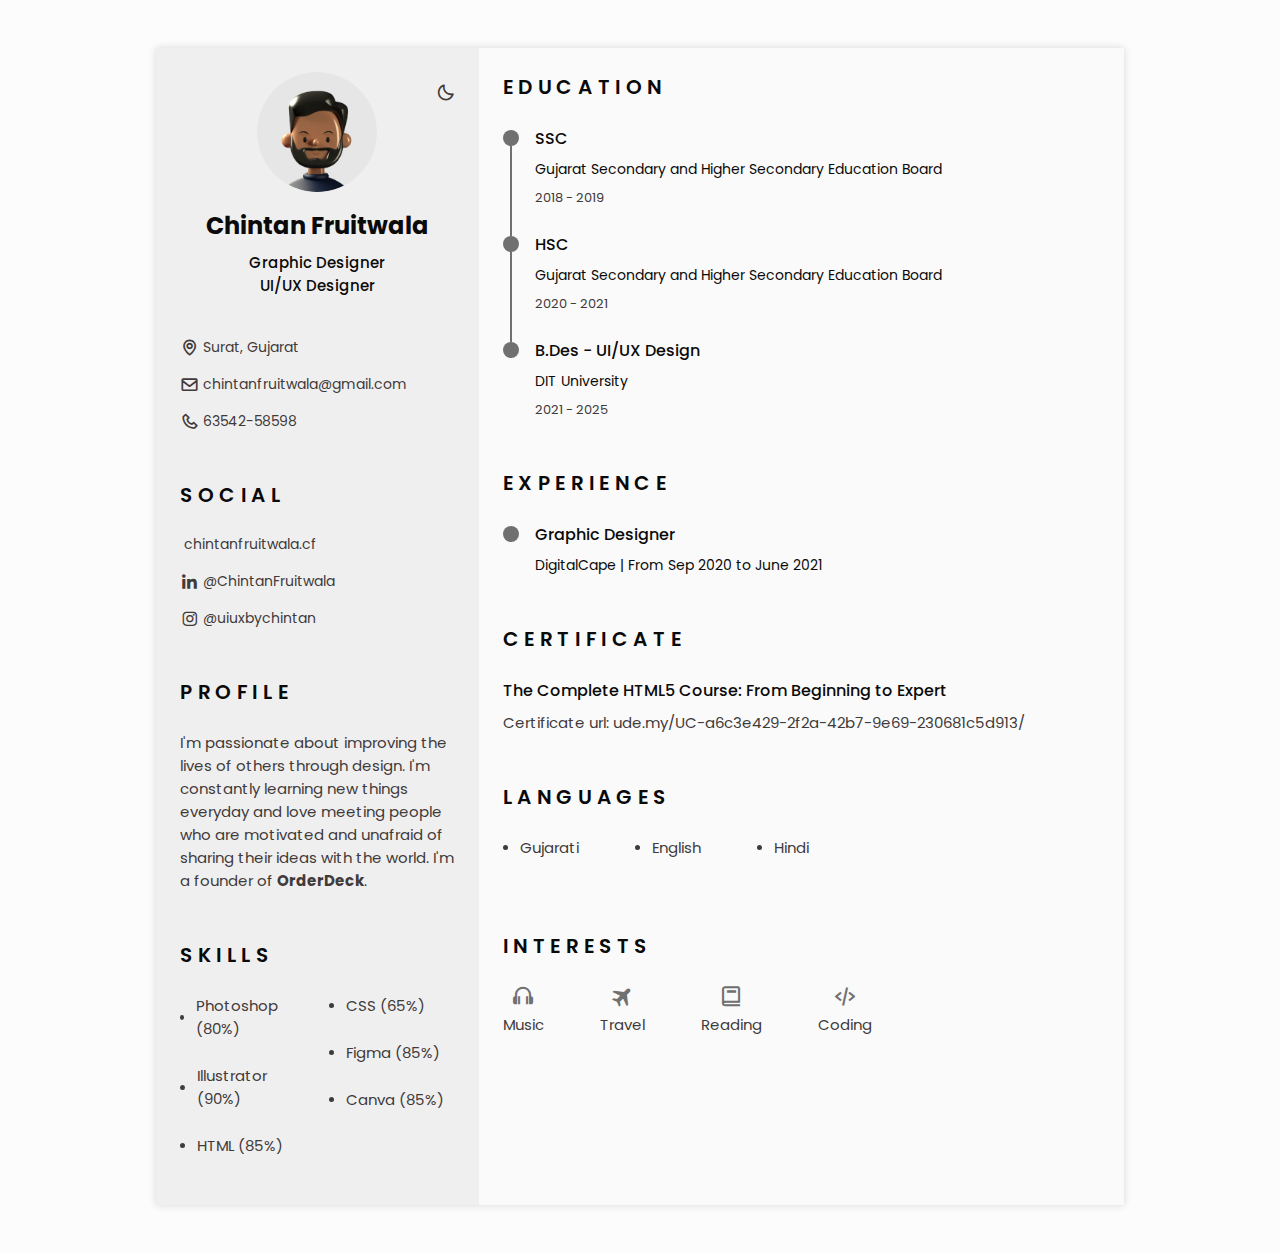
==== resume/index.html @ 641d110b "Add files via upload" ====
<!DOCTYPE html>
    <html lang="en">
    <head>
        <meta charset="UTF-8">
        <meta name="viewport" content="width=device-width, initial-scale=1.0">

        <!--========== BOX ICONS ==========-->
        <link rel="stylesheet" href="https://cdn.jsdelivr.net/npm/boxicons@latest/css/boxicons.min.css">
        <link rel="stylesheet" href="https://unicons.iconscout.com/release/v4.0.0/css/line.css">

        <!--========== CSS ==========-->
        <link rel="stylesheet" href="assets/css/styles.css">

        <title>Resume | Chintan Fruitwala</title>
    </head>
    <body>
        <!--========== HEADER ==========-->
        <header class="l-header" id="header">
            <nav class="nav bd-container">
                <a href="#" class="nav__logo">Chintan</a>

                <div class="nav__menu" id="nav-menu">
                    <ul class="nav__list">
                        <li class="nav__item">
                            <a href="#home" class="nav__link active-link">
                                <i class='bx bx-home nav__icon'></i>Home
                            </a>
                        </li>

                        <li class="nav__item">
                            <a href="#profile" class="nav__link">
                                <i class='bx bx-user nav__icon' ></i>Profile
                            </a>
                        </li>

                        <li class="nav__item">
                            <a href="#education" class="nav__link">
                                <i class='bx bx-book nav__icon' ></i>Education
                            </a>
                        </li>

                        <li class="nav__item">
                            <a href="#skills" class="nav__link">
                                <i class='bx bx-receipt nav__icon' ></i>Skills
                            </a>
                        </li>

                        <li class="nav__item">
                            <a href="#experience" class="nav__link">
                                <i class='bx bx-briefcase-alt nav__icon' ></i>Experience
                            </a>
                        </li>

                        <li class="nav__item">
                            <a href="#Certificate" class="nav__link">
                                <i class='bx bx-award nav__icon'></i>Certificate
                            </a>
                        </li>

                        <!-- <li class="nav__item">
                            <a href="#references" class="nav__link">
                                <i class='bx bx-link-external nav__icon' ></i>References
                            </a>
                        </li> -->
                    </ul>
                </div>
                

                <div class="nav__toggle" id="nav-toggle">
                    <i class='bx bx-grid-alt nav__icon' ></i>
                </div>
            </nav>
        </header>
        
        

        <main class="l-main bd-container">
            <!-- All elements within this div, is generated in PDF -->
            <div class="resume" id="area-cv">
                <div class="resume__left">
                    <!--========== HOME ==========-->
                    <section class="home" id="home">
                        <div class="home__container section bd-grid">
                            <div class="home__data bd-grid">
                                <img src="New Project (5)-modified.png" alt="" class="home__img">

                                <h1 class="home__title"><b> Chintan Fruitwala </b> </h1>
                                <h3 class="home__profession">Graphic Designer <br> UI/UX Designer</h3>

                              
                                <div>
                                    <!-- <a download="" href="assets/pdf/ChintanCV.pdf" class="home__button-movil">Download</a> -->
                                </div>
                            </div>

                            <div class="home__address bd-grid">
                                <span class="home__information">
                                    <i class='bx bx-map home__icon' ></i> Surat, Gujarat
                                </span>

                                <span class="home__information">
                                    <i class='bx bx-envelope home__icon' ></i> chintanfruitwala@gmail.com
                                </span>

                                <span class="home__information">
                                    <i class='bx bx-phone home__icon' ></i>63542-58598
                                </span>
                            </div>
                        </div>
                        <!-- Theme change button -->
                        <i class='bx bx-moon change-theme' title="Theme" id="theme-button" ></i>

                          <!-- Button to generate and download the pdf. Available for desktop. -->
                          <!-- <i class='bx bx-download generate-pdf' title="Genrate PDF" id="resume-button" ></i> -->
                    </section>          
                    
                    <!--========== SOCIAL ==========-->
                    <section class="social section">
                        <h2 class="section-title">SOCIAL</h2>

                        <div class="social__container bd-grid">
                            <a href="https://chintanfruitwala.cf" target="_blank" class="social__link">
                                <i class="uil uil-globe social__icon"></i>chintanfruitwala.cf
                            </a>

                            <a href="https://www.linkedin.com/in/chintanfruitwala/" target="_blank" class="social__link">
                                <i  class='bx bxl-linkedin social__icon'></i> @ChintanFruitwala
                            </a>

                            <a href="https://www.instagram.com/uiuxbychintan" target="_blank" class="social__link">
                                <i class='bx bxl-instagram social__icon' ></i> @uiuxbychintan
                            </a>
                        </div>
                    </section>
                   
                    <!--========== PROFILE ==========-->
                    <section class="profile section" id="profile">
                        <h2 class="section-title">Profile</h2>
                        
                       

                        <p class="profile__description">I'm passionate about improving the lives of others through design. I'm constantly learning new things everyday and love meeting people who are motivated and unafraid of sharing their ideas with the world. I'm a founder of <a class="orderdeck" href="https://orderdeck.site" target="_blank" rel="noopener noreferrer">OrderDeck</a>.</p>

                        <style>
                            .orderdeck{
                                color: var(--text-color);
                                font-weight: bold;
                            }
                        </style>

                    </section>
                    
                    


                    <!--========== SKILLS  ==========-->
                    <section class="skills section" id="skills">
                        <h2 class="section-title">Skills</h2>

                        <div class="skills__content bd-grid">
                            <ul class="skills__data">
                                <li class="skills__name">
                                    <span class="skills__circle"></span>Photoshop (80%)
                                </li>
                                <li class="skills__name">
                                    <span class="skills__circle"></span>Illustrator (90%)
                                </li>
                                <!-- <li class="skills__name">
                                    <span class="skills__circle"></span>After-Effect (70%)
                                </li> -->
                                <li class="skills__name">
                                    <span class="skills__circle"></span> HTML (85%)
                                </li>
                            </ul>

                            <ul class="skills__data">
                                <li class="skills__name">
                                    <span class="skills__circle"></span> CSS (65%)
                                </li>
                                <li class="skills__name">
                                    <span class="skills__circle"></span> Figma (85%)
                                </li>
                                <li class="skills__name">
                                    <span class="skills__circle"></span> Canva (85%)
                                </li>
                            </ul>
                        </div>
                    </section>

                </div>

                <div class="resume__right">


                    <!--========== EDUCATION ==========-->
                    <section class="education section" id="education">
                        <h2 class="section-title">Education</h2>

                        <div class="education__container bd-grid">
                            <div class="education__content">
                                <div class="education__time">
                                    <span class="education__rounder"></span>
                                    <span class="education__line"></span>
                                </div>

                                <div class="education__data bd-grid">
                                    <h3 class="education__title">SSC</h3>
                                    <span class="education__studies">Gujarat Secondary and Higher Secondary Education Board</span>
                                    <span class="education__year">2018 - 2019</span>
                                </div>
                            </div>

                            <div class="education__content">
                                <div class="education__time">
                                    <span class="education__rounder"></span>
                                    <span class="education__line"></span>
                                </div>

                                <div class="education__data bd-grid">
                                    <h3 class="education__title">HSC</h3>
                                    <span class="education__studies">Gujarat Secondary and Higher Secondary Education Board</span>
                                    <span class="education__year">2020 - 2021</span>
                                </div>
                            </div>

                            <div class="education__content">
                                <div class="education__time">
                                    <span class="education__rounder"></span>
                                    <!-- <span class="education__line"></span> -->
                                </div>

                                <div class="education__data bd-grid">
                                    <h3 class="education__title">B.Des - UI/UX Design </h3>
                                    <span class="education__studies"> DIT University</span>
                                    <span class="education__year">2021 - 2025</span>
                                </div>
                            </div>
                        </div>
                    </section>
                    <!--========== EXPERIENCE ==========-->
                    <section class="experience section" id="experience">
                        <h2 class="section-title">Experience</h2>

                        <div class="experience__container bd-grid">
                            <div class="experience__content">
                                <div class="experience__time">
                                    <span class="experience__rounder"></span>
                                    <!-- <span class="experience__line"></span> -->
                                </div>

                                <div class="experience__data bd-grid">
                                    <h3 class="experience__title">Graphic Designer</h3>
                                    <span class="experience__company">DigitalCape | From Sep 2020 to June 2021  </span>
                                    <!-- <p class="experience__description">Lorem, ipsum dolor sit amet consectetur adipisicing elit. Blanditiis accusantium ipsa hic labore eius illum deleniti, ratione nisi? Aliquid, odio!</p> -->
                                </div>
                            </div>

                            <div class="experience__content">
                                <!-- <div class="experience__time">
                                    <span class="experience__rounder"></span> -->
                                    <!-- <span class="experience__line"></span> -->
                                </div>

                                <!-- <div class="experience__data bd-grid">
                                    <h3 class="experience__title">Graphic Designer</h3>
                                    <span class="experience__company">From Dec 2021 to Jan 2022 | Penguin Engineering </span>
                                    <p class="experience__description">Lorem, ipsum dolor sit amet consectetur adipisicing elit. Blanditiis accusantium ipsa hic labore eius illum deleniti, ratione nisi? Aliquid, odio!</p>
                                </div> -->
                            </div>

                           <!--  <div class="experience__content">
                                <div class="experience__time">
                                    <span class="experience__rounder"></span> -->
                                    <!-- <span class="experience__line"></span> -->
                                <!-- </div>

                                <div class="experience__data bd-grid">
                                    <h3 class="experience__title">MOBILE APPLICATION DEVELOPER</h3>
                                    <span class="experience__company">From 2019 to 2021 | Tech Soft</span>
                                    <p class="experience__description">Lorem, ipsum dolor sit amet consectetur adipisicing elit. Blanditiis accusantium ipsa hic labore eius illum deleniti, ratione nisi? Aliquid, odio!</p>
                                </div>
                            </div>
                        </div>
                    </section> -->

                    <!--========== CERTIFICATES ==========-->
                    <section class="certificate section" id="certificates">
                        <h2 class="section-title">Certificate</h2>
                        <div class="certificate__container bd-grid">
                            <div class="certificate__content">
                                <h3 class="certificate__title">The Complete HTML5 Course: From Beginning to Expert</h3>
                                <p href="https://www.udemy.com/certificate/UC-a6c3e429-2f2a-42b7-9e69-230681c5d913/" class="certificate__description">Certificate url: ude.my/UC-a6c3e429-2f2a-42b7-9e69-230681c5d913/</p>
                            </div>

                            <!-- <div class="certificate__content">
                                <h3 class="certificate__title">Certified for complience in the work area (2012)</h3>
                                <p class="certificate__description">For meeting the expectation of loading the team to work the specified tasks in the labor field.</p>
                            </div> -->
<!-- 
                            <div class="certificate__content">
                                <h3 class="certificate__title">Certified for complience in the work area (2012)</h3>
                                <p class="certificate__description">For meeting the expectation of loading the team to work the specified tasks in the labor field.</p>
                            </div> -->
                        </div>
                    </section>

                    <!--========== REFERENCES ==========-->
                    <!-- <section class="references section" id="references">
                        <h2 class="section-title">References</h2>

                        <div class="references__container bd-grid">
                            <div class="references__content bd-grid">
                                <span class="__subtitle">Sr. Director</span>
                                <h3 class="reference__title">Mr. Clay Doe</h3>
                                <ul class="reference__contact">
                                    <li>Phone: 00000-00000</li>
                                    <li>Email: xyz@abc.com</li>
                                </ul>
                            </div>

                            <div class="references__content bd-grid">
                                <span class="__subtitle">Mag. Developer</span>
                                <h3 class="reference__title">Mr. Robbin Bass</h3>
                                <ul class="reference__contact">
                                    <li>Phone: 00000-00000</li>
                                    <li>Email: xyz@abc.com</li>
                                </ul>
                            </div>
                        </div>
                    </section> -->

                    <!--========== LANGUAGES ==========-->
                    <section class="languages section">
                        <h2 class="section-title">Languages</h2>

                        <div class="languages__container">
                            <ul class="languages__content bd-grid">
                                <li class="languages__name">
                                    <span class="languages__circle"></span> Gujarati
                                </li>
                                <li class="languages__name">
                                    <span class="languages__circle"></span> English
                                </li>
                                <li class="languages__name">
                                    <span class="languages__circle"></span> Hindi
                                </li>
                            </ul>
                        </div>
                    </section>
                    
                    <!--========== INTERESTS ==========-->
                    <section class="interests section">
                        <h2 class="section-title">Interests</h2>

                        <div class="interests__container bd-grid">
                            <div class="interests__content">
                                <i class='bx bx-headphone interests__icon'></i>
                                <span class="interests__name">Music</span>
                            </div>

                            <div class="interests__content">
                                <i class='bx bxs-plane-alt interests__icon' ></i>
                                <span class="interests__name">Travel</span>
                            </div>

                            <div class="interests__content">
                                <i class='bx bx-book interests__icon' ></i>
                                <span class="interests__name">Reading</span>
                            </div>
                            
                            <div class="interests__content">
                                <i class='bx bx-code-alt interests__icon'></i>
                                <span class="interests__name">Coding</span>
                            </div>
                        </div>
                    </section>
                </div>
            </div>        
        </main>

        <!--========== SCROLL TOP ==========-->
        <a href="#" class="scrolltop" id="scroll-top">
            <i class='bx bx-up-arrow-alt scrolltop__icon' ></i>
        </a>

        <!--========== HTML2PDF ==========-->
        <script src="assets/js/html2pdf.bundle.min.js"></script>

        <!--========== MAIN JS ==========-->
        <script src="assets/js/main.js"></script>
    </body>
</html>
---- resume/assets/css/styles.css ----
/*===== GOOGLE FONTS =====*/
@import url('https://fonts.googleapis.com/css2?family=Poppins:wght@400;500;600&display=swap');

/*===== VARIABLES CSS =====*/
:root {
  --header-height: 3rem;
  
  /*========== Colors ==========*/
  --title-color: #0B0A0A;
  --text-color: #403A3A;
  --text-color-light: #707070;
  --container-color: #FAFAFA;
  --container-color-alt: #F0EFEF;
  --body-color: #FCFCFC;

  /*========== Font and typography ==========*/
  --body-font: 'Poppins', sans-serif;
  --h1-font-size: 1.5rem;
  --h2-font-size: 1.25rem;
  --h3-font-size: 1rem;
  --normal-font-size: .938rem;
  --small-font-size: .875rem;
  --smaller-font-size: .813rem;

  /*========== Font weight ==========*/
  --font-medium: 500;
  --font-semi-bold: 600;

  /*========== Margenes ==========*/
  --mb-1: .5rem;
  --mb-2: 1rem;
  --mb-3: 1.5rem;

  /*========== z index ==========*/
  --z-tooltip: 10;
  --z-fixed: 100;
}

/*========== BASE ==========*/

*,::before,::after{
  box-sizing: border-box;
}

html{
  scroll-behavior: smooth;
}

/*========== Variables Dark theme ==========*/

body.dark-theme{
  --title-color: #F2F2F2;
  --text-color: #BFBFBF;
  --container-color: #212121;
  --container-color-alt: #181616;
  --body-color: #2B2B2B;
}




/*========== Button Dark/Light ==========*/
.change-theme{
  position: absolute;
  right: 0;
  top: 2.2rem;
  display: flex;
  color: var(--text-color);
  font-size: 1.2rem;
  cursor: pointer;
}

.change-theme:hover{
  color: var(--title-color);
}
/*========== Font size variables to scale cv ==========*/
body.scale-cv{
  --h1-font-size: .938rem;
  --h2-font-size: .938rem;
  --h3-font-size: .875rem;
  --normal-font-size: .813rem;
  --small-font-size: .75rem;
  --smaller-font-size: .688rem;
}

/*========== Generate PDF button ==========*/
.generate-pdf{
  display: none;
  position: absolute;
  top: 2.2rem;
  font-size: 1.2rem;
  color: var(--text-color);
  cursor: pointer;
}

.generate-pdf:hover{
  color: var(--text-color);
}

/*========== Classes modified to reduce size and print on A4 sheet ==========*/
.scale-cv .change-theme,
.scale-cv .generate-pdf{
  display: none;
}
.scale-cv .bd-container{
  max-width: 595px;
}

.scale-cv .section{
  padding: 1.5rem 0 .80rem;
}

.scale-cv .section-title{
  margin-bottom: .75rem;
}

.scale-cv .resume__left,
.scale-cv .resume__right{
  padding: 0 1rem;
}

.scale-cv .home__img{
  width: 90px;
  height: 90px;
  
}

.scale-cv .home__container{
  gap: 1.5rem;
}

.scale-cv .home__data{
  gap: .25rem;
}

.scale-cv .home__address,
.scale-cv .social__container{
  gap: .75rem;
}

.scale-cv .home__icon,
.scale-cv .social__icon,
.scale-cv .interests__icon{
  font-size: 1rem;
}

.scale-cv .education__container,
.scale-cv .experience__container,
.scale-cv .certificate__container{
  gap: 1rem;

}

.scale-cv .education__time,
.scale-cv .experience__time{
  padding-right: .5rem;
}

.scale-cv .education__rounder,
.scale-cv .experience__rounder{
  width: 11px;
  height: 11px;
  margin-top: .22rem;
}

.scale-cv .education__line,
.scale-cv .experience__line{
  width: 1px;
  height: 110%;
  transform: translate(5px, 0);
} 

.scale-cv .education__data,
.scale-cv .education__data{
  gap: .25rem;
}

.scale-cv .skills__name{
  margin-bottom: var(--mb-1);
}

.scale-cv .interests__container{
  column-gap: 2.5rem;
}










body{
  margin: 0 0 var(--header-height) 0;
  padding: 0;
  font-family: var(--body-font);
  font-size: var(--normal-font-size);
  background-color: var(--body-color);
  color: var(--text-color);
}

h1,h2,h3,ul,p{
  margin: 0;
}

h1,h2,h3{
  color: var(--title-color);
  font-weight: var(--font-medium);
}

ul{
  padding: 0;
  list-style: none;
}

a{
  text-decoration: none;
}

img{
  max-width: 100%;
  height: auto;
}

/*========== CLASS CSS ==========*/

.section{
  padding: 1.5rem 0;
}

.section-title{
  font-size: var(--h2-font-size);
  color: var(--title-color);
  font-weight: var(--font-semi-bold);
  text-transform: uppercase;
  letter-spacing: .35rem;
  text-align: center;
  margin-bottom: var(--mb-3);
}

/*========== LAYOUT ==========*/

.bd-container{
  max-width: 968px;
  width: calc(100% - 3rem);
  margin-left: var(--mb-3);
  margin-right: var(--mb-3);
}

.bd-grid{
  display: grid;
  gap: 1.5rem;
}

.l-header{
  width: 100%;
  position: fixed;
  bottom: 0;
  left: 0;
  z-index: var(--z-fixed);
  background-color: var(--body-color);
  box-shadow: 0 -1px 4px rgba(0,0,0,.1);
  transition: .3s;
}

/*========== NAV ==========*/
.nav{
  height: var(--header-height);
  display: flex;
  justify-content: space-between;
  align-items: center;
}

@media screen and (max-width: 968px){
  .nav__menu{
    position: fixed;
    bottom: -100%;
    left: 0;
    width: 100%;
    padding: 2rem 1.5rem;
    background-color: var(--body-color);
    box-shadow: 0 1px 4px rgba(0,0,0,.1);
    border-radius: 1rem 1rem 0 0;
    z-index: var(--z-fixed);
    transition: .3s;
  }
}

.nav__logo,
.nav__toggle{
  color: var(--title-color);
  font-weight: var(--font-medium);

}

.nav__toggle{
  font-size: 1.2rem;
  cursor: pointer;
}

.nav__item{
  text-align: center;
}

.nav__list{
  display: grid;
  grid-template-columns: repeat(3, 1fr);
  gap: 2rem;
}

.nav__link{
  display: flex;
  flex-direction: column;
  font-size: var(--smaller-font-size);
  color: var(--text-color-light);
  font-weight: var(--font-medium);
}

.nav__link:hover{
  color: var(--title-color);
}

.nav__icon{
  font-size: 1.2rem;
  margin-bottom: var(--mb-1);
}

/* Show menu */
.show-menu{
  bottom: var(--header-height);
}


/* Active menu link */
.active-link{
  color: var(--title-color);
}

/*========== HOME ==========*/
.home{
  position: relative;
}

.home__container{
  gap: 3rem;
}

.home__data{
  gap: .5rem;
  text-align: center;
}

.home__img{
  width: 120px;
  height: 120px;
  border-radius: 50%;
  justify-self: center;
  margin-bottom: var(--mb-1);
  
}

.home__title{
  font-size: var(--h1-font-size);
}

.home__profession{
  font-size: var(--normal-font-size);
  margin-bottom: var(--mb-1);
}

.home__address{
  gap: 1rem;
}

.home__information{
  display: flex;
  align-items: center;
  font-size: var(--small-font-size);
}

.home__icon{
  font-size: 1.2rem;
  margin-right: .25rem;
}
.home__button-movil{
  display: inline-block;
  border: 2px solid var(--text-color);
  color: var(--title-color);
  padding: 1rem 2rem;
  border-radius: .25rem;
  transition: .3s;
  font-weight: var(--font-medium);
  margin-top: var(--mb-3);
}

.home__button-movil:hover{
  background-color: var(--text-color);
  color: var(--container-color);
}


/*========== SOCIAL ==========*/
.social__container{
  grid-template-columns: max-content;
  gap: 1rem;
}

.social__link{
  display: inline-flex;
  align-items: center;
  font-size: var(--small-font-size);
  color: var(--text-color);
}

.social__link:hover{
  color: var(--title-color);
}

.social__icon{
  font-size: 1.2rem;
  margin-right: .25rem;
}

/*========== PROFILE ==========*/
.profile__description{
  text-align: center;
}

/*========== EDUCATION AND EXPERIENCE ==========*/
.education__content,
.experience__content{
  display: flex;
}

.education__time,
.experience__time{
  padding-right: 1rem;
}

.education__rounder,
.experience__rounder{
  position: relative;
  display: block;
  width: 16px;
  height: 16px;
  background-color: var(--text-color-light);
  border-radius: 50%;
  margin-top: .25rem;
}

.education__line,
.experience__line{
  display: block;
  width: 2px;
  height: 110%;
  background-color: var(--text-color-light);
  transform: translate(7px, 0);
}

.education__data,
.experience__data{
  gap: .5rem;
}

.education__title,
.experience__title{
  font-size: var(--h3-font-size);
}

.education__studies,
.experience__company{
  font-size: var(--small-font-size);
  color: var(--title-color);
}

.education__year{
  font-size: var(--smaller-font-size);
}

/*========== SKILLS AND LANGUAGES ==========*/
.skills__content,
.languages__content{
  grid-template-columns: repeat(2, 1fr);
}

.languages__content{
  gap: 0;
}

.skills__name,
.languages__name{
  display: flex;
  align-items: center;
  margin-bottom: var(--mb-3);
}

.skills__circle,
.languages__circle{
  display: inline-block;
  width: 5px;
  height: 5px;
  background-color: var(--text-color);
  border-radius: 50%;
  margin-right: .75rem;
}
/*========== CERTIFICATES ==========*/
.certificate__title{
  font-size: var(--h3-font-size);
  margin-bottom: var(--mb-1);
}

/*========== REFERENCES ==========*/
.references__content{
  gap: .25rem;
}

.references__subtitle{
  color: var(--text-color-light);

}

.references__subtitle,
.references__contact{
  font-size: var(--smaller-font-size);
}

.references__title{
  font-size: var(--h3-font-size);
}

/*========== INTERESTS ==========*/
.interests__container{
  grid-template-columns: repeat(3, 1fr);
  margin-top: var(--mb-2);
}

.interests__content{
  display: flex;
  flex-direction: column;
  align-items: center;
}

.interests__icon{
  font-size: 1.5rem;
  color: var(--text-color-light);
  margin-bottom: .25rem;

}

/* Scroll top */
.scrolltop{
  position: fixed;
  right: 1rem;
  bottom: -20%;
  display: flex;
  justify-content: center;
  align-items: center;
  padding: .3rem;
  background-color: var(--container-color-alt);
  border-radius: .4rem;
  z-index: var(--z-tooltip);
  transition: .4s;
  visibility: h2idden;
}

.scrolltop__icon{
  font-size: 1.2rem;
  color: var(--text-color);
}

.show-scroll{
  visibility: visible;
  bottom: 5rem;
}

/*========== MEDIA QUERIES ==========*/
/* For small devices, menu two columns */
@media screen and (max-width: 320px){
  .nav__list{
    grid-template-columns: repeat(2, 1fr);
    gap: 1rem .5rem;
  }
}

/* Classes modified for large screen size */

@media screen and (min-width: 968px){
  body{
    margin: 3rem 0;
  }

  .bd-container{
    margin-left: auto;
    margin-right: auto;
  }

.l-header,
.scrolltop{
  display: none;
}

.resume{
  display: grid;
  grid-template-columns: .5fr 1fr;
  background-color: var(--container-color);
  box-shadow: 0 0 8px rgba(13,12,12, .15);
}

.resume__left{
  background-color: var(--container-color-alt);
}

.resume__left,
.resume__right{
  padding: 0 1.5rem;
}

.generate-pdf{
  display: inline-block;
}

.section-title,
.profile__description{
  text-align: initial;
}
.home__container{
  gap: 1.5rem;
}

.home__button-movil{
  display: none;
}

.references__container{
  grid-template-columns: repeat(2, 1fr);
}

.languages__content{
  grid-template-columns: repeat(3, max-content);
  column-gap: 3.5rem;
}

.interests__container{
  grid-template-columns: repeat(4, max-content);
  column-gap: 3.5rem;
}



















}
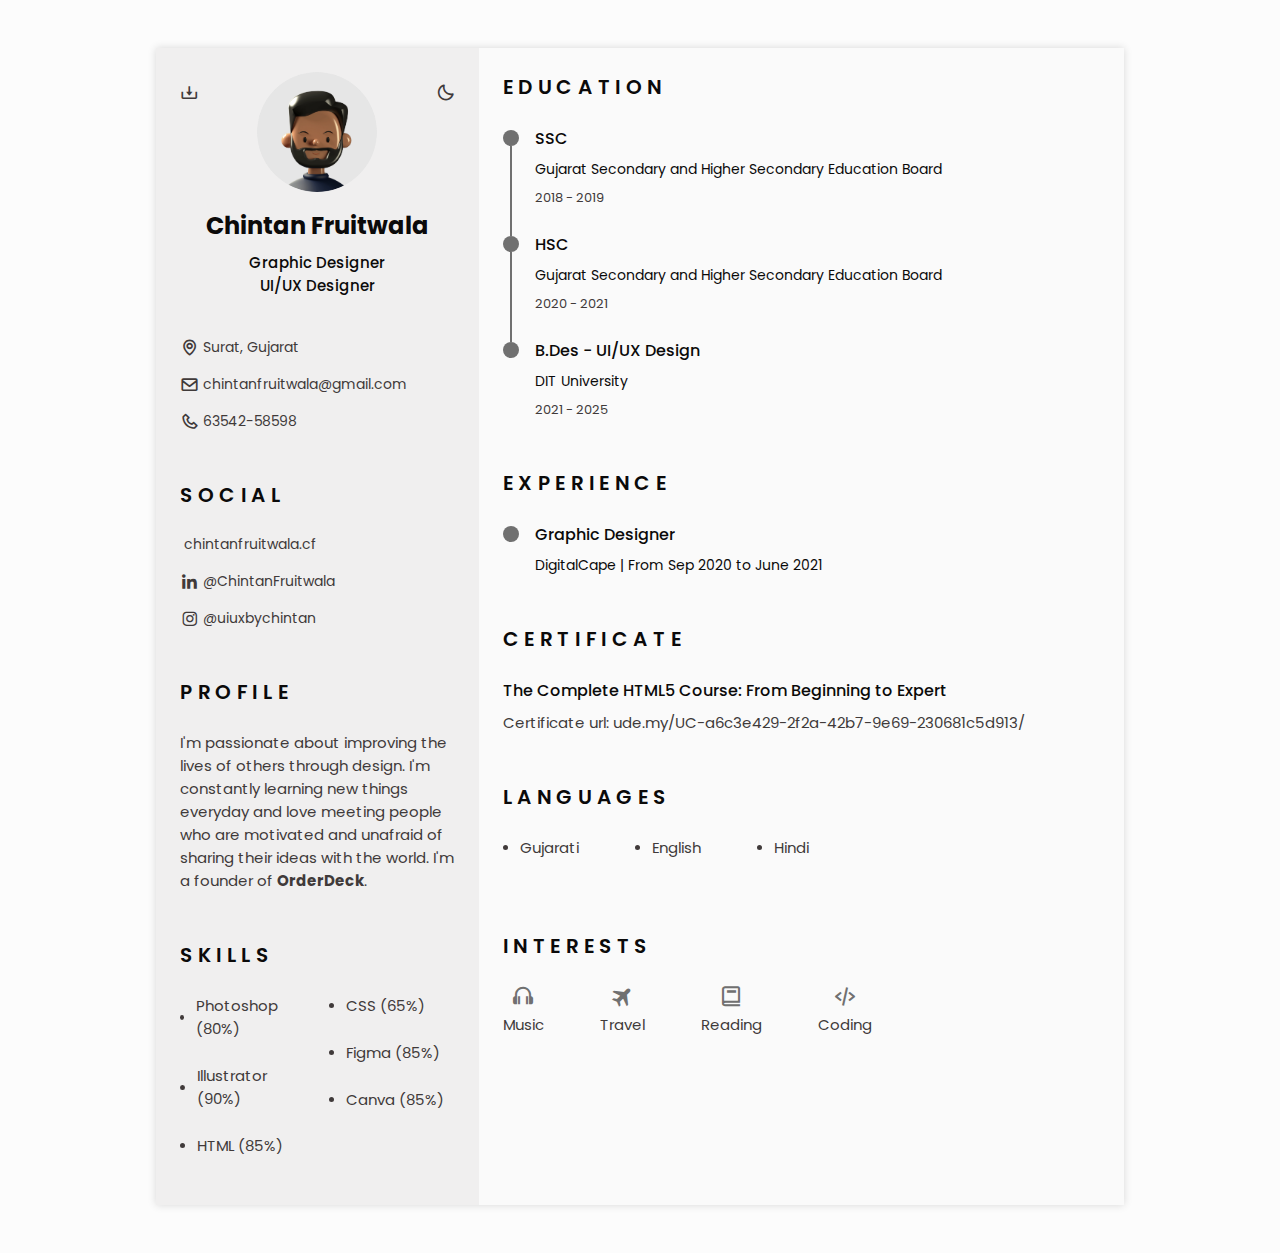
==== commit 9cee78bf: "Add files via upload" ====
--- a/resume/index.html
+++ b/resume/index.html
@@ -89,7 +89,7 @@
 
                               
                                 <div>
-                                    <!-- <a download="" href="assets/pdf/ChintanCV.pdf" class="home__button-movil">Download</a> -->
+                                    <a download="" href="assets/pdf/ChintanCV.pdf" class="home__button-movil">Download</a>
                                 </div>
                             </div>
 
@@ -111,7 +111,7 @@
                         <i class='bx bx-moon change-theme' title="Theme" id="theme-button" ></i>
 
                           <!-- Button to generate and download the pdf. Available for desktop. -->
-                          <!-- <i class='bx bx-download generate-pdf' title="Genrate PDF" id="resume-button" ></i> -->
+                          <i class='bx bx-download generate-pdf' title="Genrate PDF" id="resume-button" ></i>
                     </section>          
                     
                     <!--========== SOCIAL ==========-->
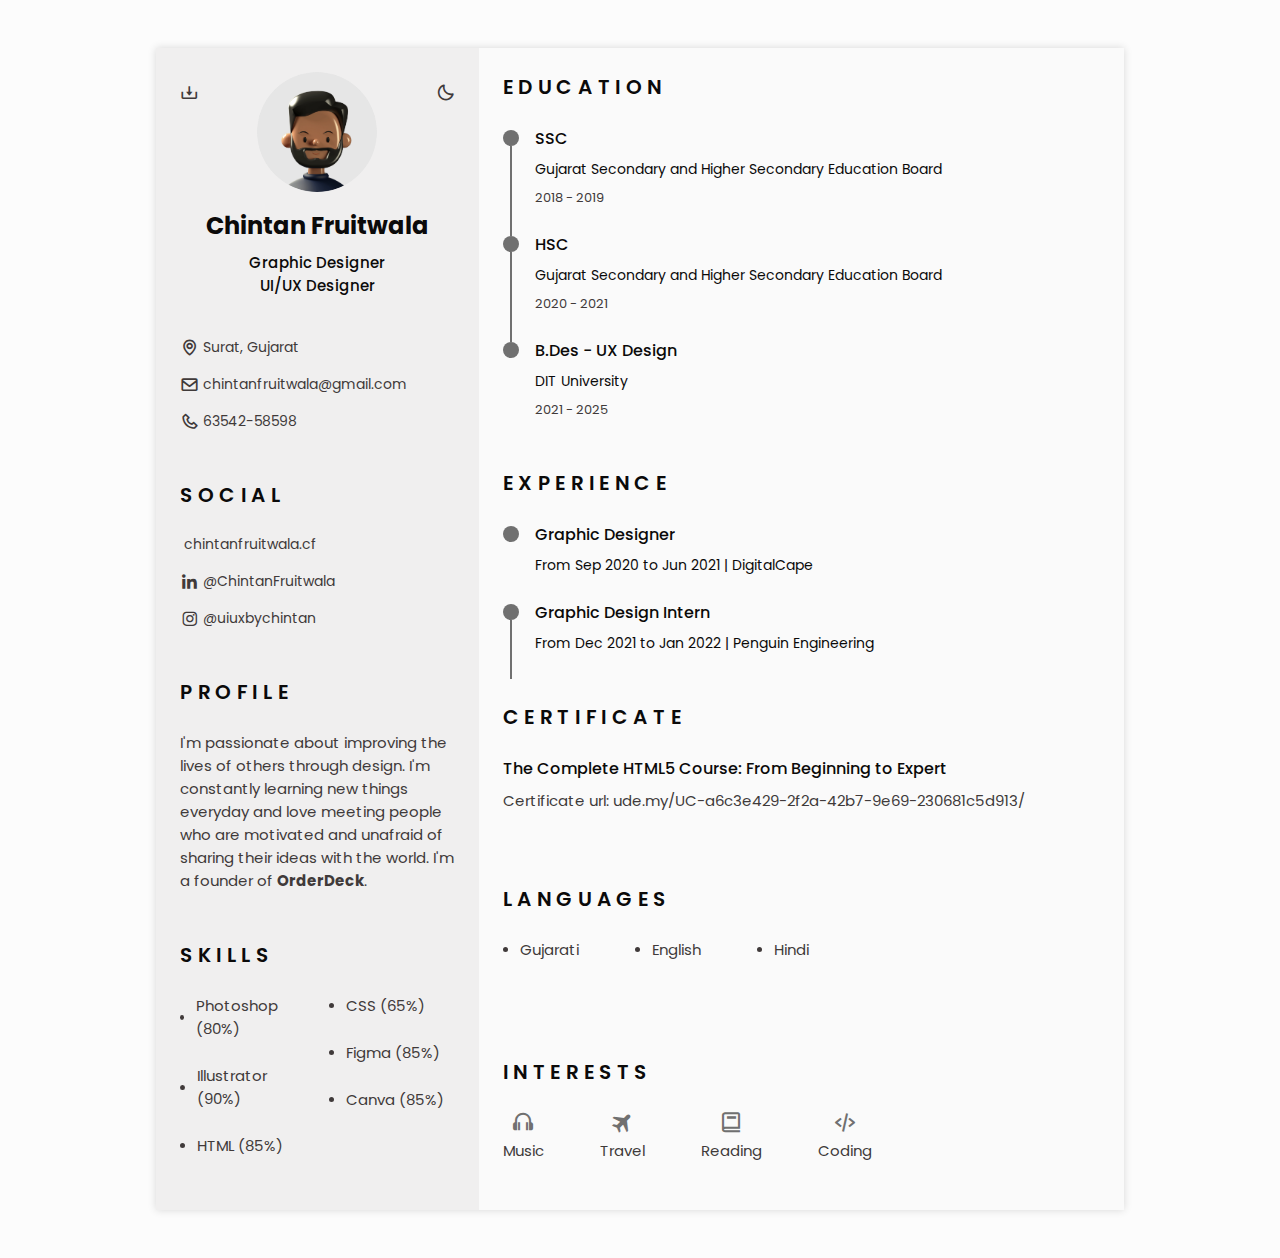
==== commit 5fba0336: "Update index.html" ====
--- a/resume/index.html
+++ b/resume/index.html
@@ -230,7 +230,7 @@
                                 </div>
 
                                 <div class="education__data bd-grid">
-                                    <h3 class="education__title">B.Des - UI/UX Design </h3>
+                                    <h3 class="education__title">B.Des - UX Design </h3>
                                     <span class="education__studies"> DIT University</span>
                                     <span class="education__year">2021 - 2025</span>
                                 </div>
@@ -250,22 +250,23 @@
 
                                 <div class="experience__data bd-grid">
                                     <h3 class="experience__title">Graphic Designer</h3>
-                                    <span class="experience__company">DigitalCape | From Sep 2020 to June 2021  </span>
+                                    <span class="experience__company">From Sep 2020 to Jun 2021 | DigitalCape </span>
                                     <!-- <p class="experience__description">Lorem, ipsum dolor sit amet consectetur adipisicing elit. Blanditiis accusantium ipsa hic labore eius illum deleniti, ratione nisi? Aliquid, odio!</p> -->
                                 </div>
+                                
                             </div>
 
                             <div class="experience__content">
-                                <!-- <div class="experience__time">
-                                    <span class="experience__rounder"></span> -->
-                                    <!-- <span class="experience__line"></span> -->
-                                </div>
-
-                                <!-- <div class="experience__data bd-grid">
-                                    <h3 class="experience__title">Graphic Designer</h3>
+                                <div class="experience__time">
+                                    <span class="experience__rounder"></span>
+                                    <span class="experience__line"></span>
+                                </div>
+
+                                 <div class="experience__data bd-grid">
+                                    <h3 class="experience__title">Graphic Design Intern</h3>
                                     <span class="experience__company">From Dec 2021 to Jan 2022 | Penguin Engineering </span>
-                                    <p class="experience__description">Lorem, ipsum dolor sit amet consectetur adipisicing elit. Blanditiis accusantium ipsa hic labore eius illum deleniti, ratione nisi? Aliquid, odio!</p>
-                                </div> -->
+                                   <!--  <p class="experience__description">Lorem, ipsum dolor sit amet consectetur adipisicing elit. Blanditiis accusantium ipsa hic labore eius illum deleniti, ratione nisi? Aliquid, odio!</p> -->
+                                </div> 
                             </div>
 
                            <!--  <div class="experience__content">
@@ -389,4 +390,4 @@
         <!--========== MAIN JS ==========-->
         <script src="assets/js/main.js"></script>
     </body>
-</html>+</html>
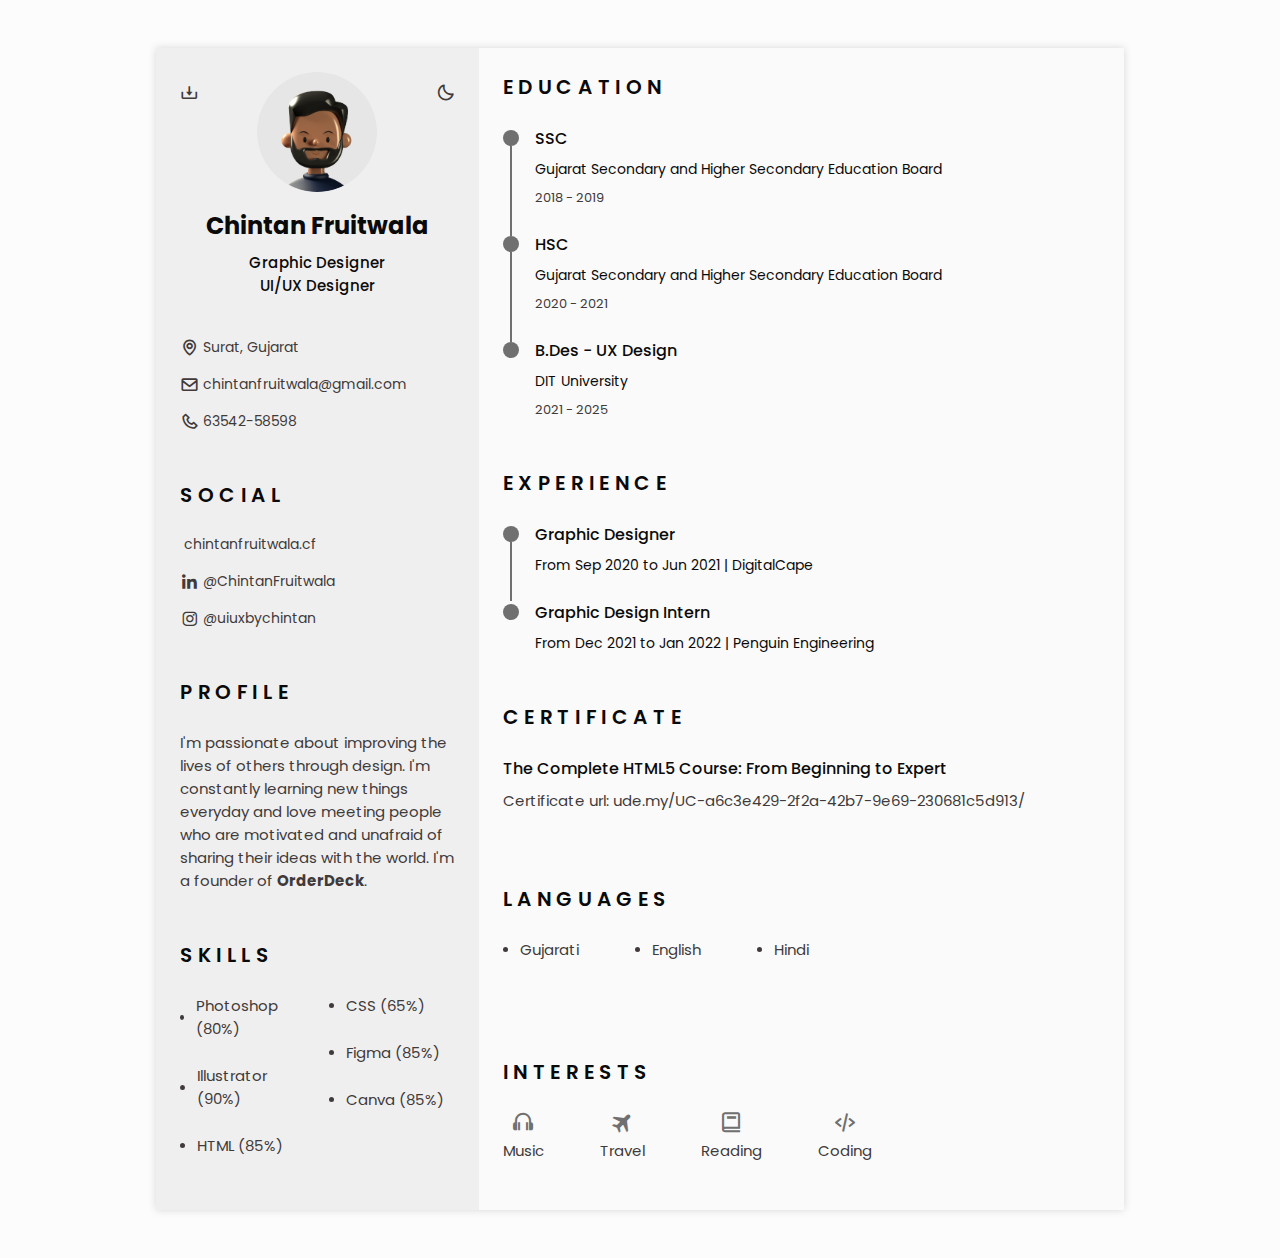
==== commit 97b610c4: "Update index.html" ====
--- a/resume/index.html
+++ b/resume/index.html
@@ -245,7 +245,7 @@
                             <div class="experience__content">
                                 <div class="experience__time">
                                     <span class="experience__rounder"></span>
-                                    <!-- <span class="experience__line"></span> -->
+                                    <span class="experience__line"></span>
                                 </div>
 
                                 <div class="experience__data bd-grid">
@@ -259,7 +259,7 @@
                             <div class="experience__content">
                                 <div class="experience__time">
                                     <span class="experience__rounder"></span>
-                                    <span class="experience__line"></span>
+                                  <!--  <span class="experience__line"></span> -->
                                 </div>
 
                                  <div class="experience__data bd-grid">
